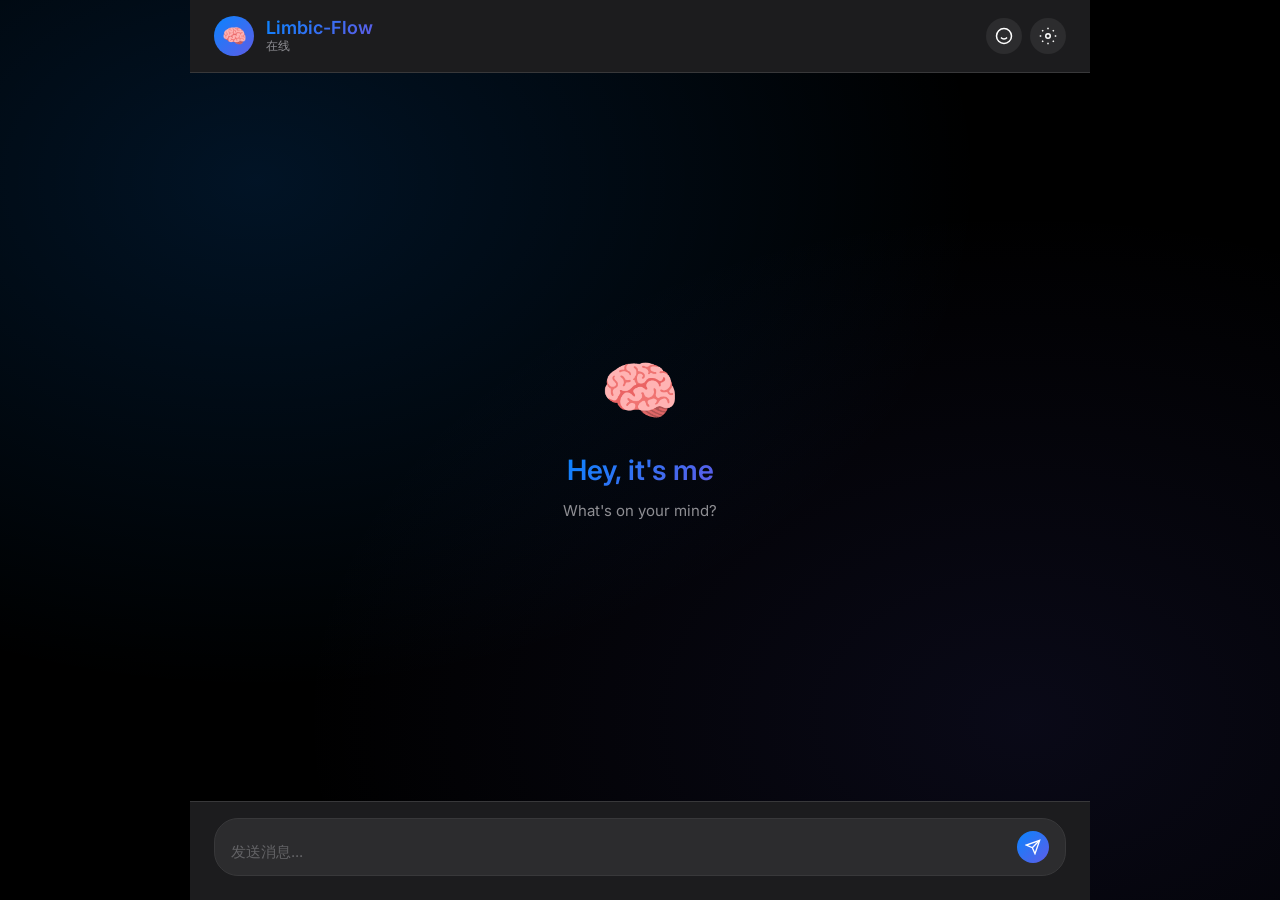
==== web/index.html @ 5052657f "fix: Improve chat response logic to be more conversational" ====
<!DOCTYPE html>
<html lang="zh-CN">
<head>
    <meta charset="UTF-8">
    <meta name="viewport" content="width=device-width, initial-scale=1.0">
    <title>Limbic-Flow</title>
    <link rel="stylesheet" href="styles.css">
    <link rel="preconnect" href="https://fonts.googleapis.com">
    <link rel="preconnect" href="https://fonts.gstatic.com" crossorigin>
    <link href="https://fonts.googleapis.com/css2?family=Inter:wght@400;500;600&family=SF+Pro+Display:wght@400;500;600&display=swap" rel="stylesheet">
    <style>
        * {
            margin: 0;
            padding: 0;
            box-sizing: border-box;
        }

        :root {
            --bg-primary: #000000;
            --bg-secondary: #1c1c1e;
            --bg-tertiary: #2c2c2e;
            --accent: #0a84ff;
            --accent-gradient: linear-gradient(135deg, #0a84ff 0%, #5e5ce6 100%);
            --text-primary: #ffffff;
            --text-secondary: #8e8e93;
            --text-tertiary: #636366;
            --border: #38383a;
            --success: #30d158;
            --bubble-user: #0a84ff;
            --bubble-ai: #2c2c2e;
            --glass: rgba(255, 255, 255, 0.1);
            --glass-border: rgba(255, 255, 255, 0.15);
        }

        body {
            font-family: 'Inter', -apple-system, BlinkMacSystemFont, 'SF Pro Display', sans-serif;
            background: var(--bg-primary);
            color: var(--text-primary);
            height: 100vh;
            overflow: hidden;
        }

        /* 主容器 */
        .app {
            display: flex;
            flex-direction: column;
            height: 100vh;
            max-width: 900px;
            margin: 0 auto;
            position: relative;
        }

        /* 顶部栏 */
        .header {
            display: flex;
            align-items: center;
            justify-content: space-between;
            padding: 16px 24px;
            background: var(--bg-secondary);
            border-bottom: 1px solid var(--border);
            backdrop-filter: blur(20px);
            -webkit-backdrop-filter: blur(20px);
            position: sticky;
            top: 0;
            z-index: 100;
        }

        .header-left {
            display: flex;
            align-items: center;
            gap: 12px;
        }

        .avatar {
            width: 40px;
            height: 40px;
            border-radius: 50%;
            background: var(--accent-gradient);
            display: flex;
            align-items: center;
            justify-content: center;
            font-size: 20px;
            animation: pulse-glow 3s ease-in-out infinite;
        }

        @keyframes pulse-glow {
            0%, 100% { box-shadow: 0 0 20px rgba(10, 132, 255, 0.3); }
            50% { box-shadow: 0 0 30px rgba(10, 132, 255, 0.6); }
        }

        .header-title h1 {
            font-size: 18px;
            font-weight: 600;
            background: var(--accent-gradient);
            -webkit-background-clip: text;
            -webkit-text-fill-color: transparent;
            background-clip: text;
        }

        .header-title p {
            font-size: 12px;
            color: var(--text-secondary);
        }

        .header-actions {
            display: flex;
            gap: 8px;
        }

        .icon-btn {
            width: 36px;
            height: 36px;
            border-radius: 50%;
            border: none;
            background: var(--bg-tertiary);
            color: var(--text-primary);
            cursor: pointer;
            display: flex;
            align-items: center;
            justify-content: center;
            transition: all 0.2s ease;
        }

        .icon-btn:hover {
            background: var(--accent);
            transform: scale(1.05);
        }

        .icon-btn svg {
            width: 18px;
            height: 18px;
        }

        /* 聊天区域 */
        .chat-container {
            flex: 1;
            overflow-y: auto;
            padding: 20px 24px;
            display: flex;
            flex-direction: column;
            gap: 24px;
            scroll-behavior: smooth;
        }

        .chat-container::-webkit-scrollbar {
            width: 6px;
        }

        .chat-container::-webkit-scrollbar-track {
            background: transparent;
        }

        .chat-container::-webkit-scrollbar-thumb {
            background: var(--border);
            border-radius: 3px;
        }

        /* 消息气泡 */
        .message {
            display: flex;
            gap: 12px;
            animation: message-in 0.3s ease-out;
        }

        @keyframes message-in {
            from {
                opacity: 0;
                transform: translateY(10px);
            }
            to {
                opacity: 1;
                transform: translateY(0);
            }
        }

        .message.user {
            flex-direction: row-reverse;
        }

        .message-avatar {
            width: 32px;
            height: 32px;
            border-radius: 50%;
            flex-shrink: 0;
            display: flex;
            align-items: center;
            justify-content: center;
            font-size: 16px;
        }

        .message.ai .message-avatar {
            background: var(--accent-gradient);
        }

        .message.user .message-avatar {
            background: linear-gradient(135deg, #30d158 0%, #34c759 100%);
        }

        .message-content {
            max-width: 70%;
            display: flex;
            flex-direction: column;
            gap: 6px;
        }

        .message.user .message-content {
            align-items: flex-end;
        }

        .message-bubble {
            padding: 14px 18px;
            border-radius: 20px;
            font-size: 15px;
            line-height: 1.5;
            word-wrap: break-word;
            position: relative;
        }

        .message.ai .message-bubble {
            background: var(--bubble-ai);
            border-top-left-radius: 6px;
        }

        .message.user .message-bubble {
            background: var(--bubble-user);
            border-top-right-radius: 6px;
        }

        /* 消息时间 */
        .message-time {
            font-size: 11px;
            color: var(--text-tertiary);
            padding: 0 8px;
        }

        /* 情绪动画 */
        .emotion-indicator {
            display: flex;
            gap: 4px;
            padding: 8px 0;
        }

        .emotion-dot {
            width: 8px;
            height: 8px;
            border-radius: 50%;
            animation: emotion-pulse 1.5s ease-in-out infinite;
        }

        .emotion-dot:nth-child(1) { animation-delay: 0s; }
        .emotion-dot:nth-child(2) { animation-delay: 0.2s; }
        .emotion-dot:nth-child(3) { animation-delay: 0.4s; }

        @keyframes emotion-pulse {
            0%, 100% { transform: scale(1); opacity: 0.7; }
            50% { transform: scale(1.3); opacity: 1; }
        }

        .emotion-dot.joy { background: #ffd60a; }
        .emotion-dot.sadness { background: #64d2ff; }
        .emotion-dot.anger { background: #ff453a; }
        .emotion-dot.fear { background: #bf5af2; }
        .emotion-dot.surprise { background: #ff9f0a; }

        /* 打字动画 */
        .typing-indicator {
            display: flex;
            gap: 4px;
            padding: 16px 20px;
            background: var(--bubble-ai);
            border-radius: 20px;
            border-top-left-radius: 6px;
            width: fit-content;
        }

        .typing-dot {
            width: 8px;
            height: 8px;
            background: var(--text-secondary);
            border-radius: 50%;
            animation: typing-bounce 1.4s ease-in-out infinite;
        }

        .typing-dot:nth-child(1) { animation-delay: 0s; }
        .typing-dot:nth-child(2) { animation-delay: 0.2s; }
        .typing-dot:nth-child(3) { animation-delay: 0.4s; }

        @keyframes typing-bounce {
            0%, 60%, 100% { transform: translateY(0); }
            30% { transform: translateY(-6px); }
        }

        /* 输入区域 */
        .input-container {
            padding: 16px 24px 24px;
            background: var(--bg-secondary);
            border-top: 1px solid var(--border);
        }

        .input-wrapper {
            display: flex;
            align-items: flex-end;
            gap: 12px;
            background: var(--bg-tertiary);
            border-radius: 24px;
            padding: 12px 16px;
            border: 1px solid var(--border);
            transition: all 0.2s ease;
        }

        .input-wrapper:focus-within {
            border-color: var(--accent);
            box-shadow: 0 0 0 3px rgba(10, 132, 255, 0.15);
        }

        #input {
            flex: 1;
            background: transparent;
            border: none;
            color: var(--text-primary);
            font-size: 15px;
            font-family: inherit;
            resize: none;
            max-height: 120px;
            line-height: 1.5;
            outline: none;
        }

        #input::placeholder {
            color: var(--text-tertiary);
        }

        .send-btn {
            width: 32px;
            height: 32px;
            border-radius: 50%;
            border: none;
            background: var(--accent-gradient);
            color: white;
            cursor: pointer;
            display: flex;
            align-items: center;
            justify-content: center;
            transition: all 0.2s ease;
            flex-shrink: 0;
        }

        .send-btn:hover {
            transform: scale(1.1);
            box-shadow: 0 4px 12px rgba(10, 132, 255, 0.4);
        }

        .send-btn:disabled {
            opacity: 0.5;
            cursor: not-allowed;
            transform: none;
        }

        .send-btn svg {
            width: 16px;
            height: 16px;
        }

        /* 侧边栏 */
        .sidebar {
            position: fixed;
            top: 0;
            right: -400px;
            width: 400px;
            height: 100vh;
            background: var(--bg-secondary);
            border-left: 1px solid var(--border);
            padding: 24px;
            transition: right 0.3s ease;
            z-index: 200;
            overflow-y: auto;
        }

        .sidebar.active {
            right: 0;
        }

        .sidebar-header {
            display: flex;
            justify-content: space-between;
            align-items: center;
            margin-bottom: 24px;
        }

        .sidebar-header h2 {
            font-size: 20px;
            font-weight: 600;
        }

        .close-btn {
            width: 32px;
            height: 32px;
            border-radius: 50%;
            border: none;
            background: var(--bg-tertiary);
            color: var(--text-primary);
            cursor: pointer;
            font-size: 20px;
            transition: all 0.2s;
        }

        .close-btn:hover {
            background: var(--accent);
        }

        /* 情绪显示 */
        .emotion-dashboard {
            display: grid;
            grid-template-columns: repeat(2, 1fr);
            gap: 16px;
            margin-bottom: 24px;
        }

        .emotion-card {
            background: var(--bg-tertiary);
            border-radius: 16px;
            padding: 16px;
            text-align: center;
        }

        .emotion-card-icon {
            font-size: 32px;
            margin-bottom: 8px;
            animation: float 3s ease-in-out infinite;
        }

        @keyframes float {
            0%, 100% { transform: translateY(0); }
            50% { transform: translateY(-5px); }
        }

        .emotion-card-value {
            font-size: 24px;
            font-weight: 600;
            color: var(--accent);
        }

        .emotion-card-label {
            font-size: 12px;
            color: var(--text-secondary);
            margin-top: 4px;
        }

        /* 覆盖层 */
        .overlay {
            position: fixed;
            top: 0;
            left: 0;
            width: 100%;
            height: 100%;
            background: rgba(0, 0, 0, 0.5);
            opacity: 0;
            visibility: hidden;
            transition: all 0.3s ease;
            z-index: 150;
        }

        .overlay.active {
            opacity: 1;
            visibility: visible;
        }

        /* 欢迎画面 */
        .welcome-screen {
            display: flex;
            flex-direction: column;
            align-items: center;
            justify-content: center;
            height: 100%;
            text-align: center;
            padding: 40px;
        }

        .welcome-icon {
            font-size: 64px;
            margin-bottom: 24px;
            animation: bounce 2s ease-in-out infinite;
        }

        @keyframes bounce {
            0%, 100% { transform: translateY(0); }
            50% { transform: translateY(-10px); }
        }

        .welcome-title {
            font-size: 28px;
            font-weight: 600;
            margin-bottom: 12px;
            background: var(--accent-gradient);
            -webkit-background-clip: text;
            -webkit-text-fill-color: transparent;
            background-clip: text;
        }

        .welcome-subtitle {
            color: var(--text-secondary);
            font-size: 15px;
            max-width: 300px;
            line-height: 1.6;
        }

        /* 响应式 */
        @media (max-width: 600px) {
            .header {
                padding: 12px 16px;
            }
            
            .chat-container {
                padding: 16px;
            }
            
            .message-content {
                max-width: 85%;
            }
            
            .input-container {
                padding: 12px 16px 16px;
            }
            
            .sidebar {
                width: 100%;
                right: -100%;
            }
        }

        /* GIF 动画效果 */
        .gif-reaction {
            position: absolute;
            top: -20px;
            right: -10px;
            font-size: 24px;
            animation: react-bounce 0.5s ease-out;
        }

        @keyframes react-bounce {
            0% { transform: scale(0) rotate(-20deg); }
            50% { transform: scale(1.2) rotate(10deg); }
            100% { transform: scale(1) rotate(0deg); }
        }

        /* 渐变背景 */
        .gradient-bg {
            position: fixed;
            top: 0;
            left: 0;
            width: 100%;
            height: 100%;
            background: 
                radial-gradient(ellipse at 20% 20%, rgba(10, 132, 255, 0.15) 0%, transparent 50%),
                radial-gradient(ellipse at 80% 80%, rgba(94, 92, 230, 0.1) 0%, transparent 50%),
                var(--bg-primary);
            z-index: -1;
        }
    </style>
</head>
<body>
    <div class="gradient-bg"></div>
    
    <div class="app">
        <!-- 顶部栏 -->
        <header class="header">
            <div class="header-left">
                <div class="avatar" id="avatar">🧠</div>
                <div class="header-title">
                    <h1>Limbic-Flow</h1>
                    <p id="status-text">在线</p>
                </div>
            </div>
            <div class="header-actions">
                <button class="icon-btn" id="btn-emotion" title="情绪状态">
                    <svg width="18" height="18" viewBox="0 0 24 24" fill="none" stroke="currentColor" stroke-width="2">
                        <circle cx="12" cy="12" r="10"></circle>
                        <path d="M8 14s1.5 2 4 2 4-2 4-2"></path>
                    </svg>
                </button>
                <button class="icon-btn" id="btn-settings" title="设置">
                    <svg width="18" height="18" viewBox="0 0 24 24" fill="none" stroke="currentColor" stroke-width="2">
                        <circle cx="12" cy="12" r="3"></circle>
                        <path d="M12 1v2m0 18v2M4.22 4.22l1.42 1.42m12.72 12.72l1.42 1.42M1 12h2m18 0h2M4.22 19.78l1.42-1.42M18.36 5.64l1.42-1.42"></path>
                    </svg>
                </button>
            </div>
        </header>
        
        <!-- 聊天区域 -->
        <main class="chat-container" id="chat">
<!-- Welcome screen -->
            <div class="welcome-screen" id="welcome">
                <div class="welcome-icon">🧠</div>
                <h2 class="welcome-title">Hey, it's me</h2>
                <p class="welcome-subtitle">What's on your mind?</p>
            </div>
        </main>
        
        <!-- 输入区域 -->
        <div class="input-container">
            <div class="input-wrapper">
                <textarea id="input" placeholder="发送消息..." rows="1"></textarea>
                <button class="send-btn" id="btn-send">
                    <svg viewBox="0 0 24 24" fill="none" stroke="currentColor" stroke-width="2">
                        <line x1="22" y1="2" x2="11" y2="13"></line>
                        <polygon points="22 2 15 22 11 13 2 9 22 2"></polygon>
                    </svg>
                </button>
            </div>
        </div>
        
        <!-- 覆盖层 -->
        <div class="overlay" id="overlay"></div>
        
        <!-- 设置侧边栏 -->
        <aside class="sidebar" id="sidebar-settings">
            <div class="sidebar-header">
                <h2>设置</h2>
                <button class="close-btn" id="close-settings">&times;</button>
            </div>
            <div class="sidebar-content">
                <div class="form-group">
                    <label>人格</label>
                    <select id="personality">
                        <option value="default">默认</option>
                        <option value="gentle">温柔</option>
                        <option value="playful">活泼</option>
                        <option value="wise">智慧</option>
                        <option value="energetic">活力</option>
                    </select>
                </div>
                <div class="form-group">
                    <label>情绪模式</label>
                    <select id="pathology">
                        <option value="none">正常</option>
                        <option value="depression">抑郁</option>
                        <option value="alzheimer">阿尔茨海默</option>
                        <option value="ptsd">PTSD</option>
                        <option value="anxiety">焦虑</option>
                        <option value="bipolar">双相</option>
                    </select>
                </div>
                <div class="form-group">
                    <label>AI 模型</label>
                    <select id="llm-provider">
                        <option value="mock">Mock</option>
                        <option value="openai">OpenAI</option>
                        <option value="deepseek">DeepSeek</option>
                    </select>
                </div>
                <div class="form-group">
                    <input type="text" id="llm-model" placeholder="模型名称 (如 gpt-4)" />
                </div>
                <div class="form-group">
                    <input type="password" id="llm-api-key" placeholder="API Key" />
                </div>
                <button class="btn-save" id="save-config">保存配置</button>
            </div>
        </aside>
        
        <!-- 情绪侧边栏 -->
        <aside class="sidebar" id="sidebar-emotion">
            <div class="sidebar-header">
                <h2>情绪状态</h2>
                <button class="close-btn" id="close-emotion">&times;</button>
            </div>
            <div class="emotion-dashboard">
                <div class="emotion-card">
                    <div class="emotion-card-icon" id="emotion-icon">😊</div>
                    <div class="emotion-card-value" id="emotion-main">50</div>
                    <div class="emotion-card-label">情绪值</div>
                </div>
                <div class="emotion-card">
                    <div class="emotion-card-icon">⚡</div>
                    <div class="emotion-card-value" id="emotion-arousal">50</div>
                    <div class="emotion-card-label">唤醒度</div>
                </div>
                <div class="emotion-card">
                    <div class="emotion-card-icon">🎯</div>
                    <div class="emotion-card-value" id="emotion-dominance">50</div>
                    <div class="emotion-card-label">控制感</div>
                </div>
                <div class="emotion-card">
                    <div class="emotion-card-icon">🧪</div>
                    <div class="emotion-card-value" id="emotion-dopamine">50</div>
                    <div class="emotion-card-label">多巴胺</div>
                </div>
            </div>
            <div class="emotion-indicator">
                <div class="emotion-dot joy"></div>
                <div class="emotion-dot sadness"></div>
                <div class="emotion-dot anger"></div>
                <div class="emotion-dot fear"></div>
                <div class="emotion-dot surprise"></div>
            </div>
            <button class="btn-reset" id="reset-emotion">重置情绪</button>
        </aside>
    </div>
    
    <script src="app.js"></script>
</body>
</html>
---- web/styles.css ----
/* 现代聊天界面样式 */
@import url('https://fonts.googleapis.com/css2?family=Inter:wght@400;500;600&display=swap');

/* 基础重置 */
* {
    margin: 0;
    padding: 0;
    box-sizing: border-box;
}

/* CSS 变量 */
:root {
    --bg-primary: #000000;
    --bg-secondary: #1c1c1e;
    --bg-tertiary: #2c2c2e;
    --accent: #0a84ff;
    --accent-gradient: linear-gradient(135deg, #0a84ff 0%, #5e5ce6 100%);
    --text-primary: #ffffff;
    --text-secondary: #8e8e93;
    --text-tertiary: #636366;
    --border: #38383a;
    --bubble-user: #0a84ff;
    --bubble-ai: #2c2c2e;
}

/* 基础样式 */
body {
    font-family: 'Inter', -apple-system, BlinkMacSystemFont, sans-serif;
    background: var(--bg-primary);
    color: var(--text-primary);
    height: 100vh;
    overflow: hidden;
}

/* 主容器 */
.app {
    display: flex;
    flex-direction: column;
    height: 100vh;
    max-width: 900px;
    margin: 0 auto;
}

/* 顶部栏 */
.header {
    display: flex;
    align-items: center;
    justify-content: space-between;
    padding: 16px 24px;
    background: var(--bg-secondary);
    border-bottom: 1px solid var(--border);
}

.header-left {
    display: flex;
    align-items: center;
    gap: 12px;
}

.avatar {
    width: 40px;
    height: 40px;
    border-radius: 50%;
    background: var(--accent-gradient);
    display: flex;
    align-items: center;
    justify-content: center;
    font-size: 20px;
    animation: pulse-glow 3s ease-in-out infinite;
}

@keyframes pulse-glow {
    0%, 100% { box-shadow: 0 0 20px rgba(10, 132, 255, 0.3); }
    50% { box-shadow: 0 0 30px rgba(10, 132, 255, 0.6); }
}

.header-title h1 {
    font-size: 18px;
    font-weight: 600;
    background: var(--accent-gradient);
    -webkit-background-clip: text;
    -webkit-text-fill-color: transparent;
}

.header-title p {
    font-size: 12px;
    color: var(--text-secondary);
}

.header-actions {
    display: flex;
    gap: 8px;
}

.icon-btn {
    width: 36px;
    height: 36px;
    border-radius: 50%;
    border: none;
    background: var(--bg-tertiary);
    color: var(--text-primary);
    cursor: pointer;
    display: flex;
    align-items: center;
    justify-content: center;
    transition: all 0.2s ease;
}

.icon-btn:hover {
    background: var(--accent);
    transform: scale(1.05);
}

/* 聊天区域 */
.chat-container {
    flex: 1;
    overflow-y: auto;
    padding: 20px 24px;
    display: flex;
    flex-direction: column;
    gap: 20px;
}

.chat-container::-webkit-scrollbar {
    width: 6px;
}

.chat-container::-webkit-scrollbar-thumb {
    background: var(--border);
    border-radius: 3px;
}

/* 消息 */
.message {
    display: flex;
    gap: 12px;
    animation: message-in 0.3s ease-out;
}

@keyframes message-in {
    from { opacity: 0; transform: translateY(10px); }
    to { opacity: 1; transform: translateY(0); }
}

.message.user {
    flex-direction: row-reverse;
}

.message-avatar {
    width: 32px;
    height: 32px;
    border-radius: 50%;
    flex-shrink: 0;
    display: flex;
    align-items: center;
    justify-content: center;
    font-size: 16px;
}

.message.ai .message-avatar {
    background: var(--accent-gradient);
}

.message.user .message-avatar {
    background: linear-gradient(135deg, #30d158 0%, #34c759 100%);
}

.message-content {
    max-width: 70%;
    display: flex;
    flex-direction: column;
    gap: 4px;
}

.message.user .message-content {
    align-items: flex-end;
}

.message-bubble {
    padding: 14px 18px;
    border-radius: 20px;
    font-size: 15px;
    line-height: 1.5;
    word-wrap: break-word;
    position: relative;
}

.message.ai .message-bubble {
    background: var(--bubble-ai);
    border-top-left-radius: 6px;
}

.message.user .message-bubble {
    background: var(--bubble-user);
    border-top-right-radius: 6px;
}

.message-time {
    font-size: 11px;
    color: var(--text-tertiary);
    padding: 0 4px;
}

/* 打字动画 */
.typing-indicator {
    display: flex;
    gap: 4px;
    padding: 16px 20px;
    background: var(--bubble-ai);
    border-radius: 20px;
    border-top-left-radius: 6px;
    width: fit-content;
}

.typing-dot {
    width: 8px;
    height: 8px;
    background: var(--text-secondary);
    border-radius: 50%;
    animation: typing-bounce 1.4s ease-in-out infinite;
}

.typing-dot:nth-child(1) { animation-delay: 0s; }
.typing-dot:nth-child(2) { animation-delay: 0.2s; }
.typing-dot:nth-child(3) { animation-delay: 0.4s; }

@keyframes typing-bounce {
    0%, 60%, 100% { transform: translateY(0); }
    30% { transform: translateY(-6px); }
}

/* 输入区域 */
.input-container {
    padding: 16px 24px 24px;
    background: var(--bg-secondary);
    border-top: 1px solid var(--border);
}

.input-wrapper {
    display: flex;
    align-items: flex-end;
    gap: 12px;
    background: var(--bg-tertiary);
    border-radius: 24px;
    padding: 12px 16px;
    border: 1px solid var(--border);
    transition: all 0.2s ease;
}

.input-wrapper:focus-within {
    border-color: var(--accent);
    box-shadow: 0 0 0 3px rgba(10, 132, 255, 0.15);
}

#input {
    flex: 1;
    background: transparent;
    border: none;
    color: var(--text-primary);
    font-size: 15px;
    font-family: inherit;
    resize: none;
    max-height: 120px;
    line-height: 1.5;
    outline: none;
}

#input::placeholder {
    color: var(--text-tertiary);
}

.send-btn {
    width: 32px;
    height: 32px;
    border-radius: 50%;
    border: none;
    background: var(--accent-gradient);
    color: white;
    cursor: pointer;
    display: flex;
    align-items: center;
    justify-content: center;
    transition: all 0.2s ease;
    flex-shrink: 0;
}

.send-btn:hover {
    transform: scale(1.1);
    box-shadow: 0 4px 12px rgba(10, 132, 255, 0.4);
}

.send-btn:disabled {
    opacity: 0.5;
    cursor: not-allowed;
}

/* 侧边栏 */
.sidebar {
    position: fixed;
    top: 0;
    right: -400px;
    width: 400px;
    height: 100vh;
    background: var(--bg-secondary);
    border-left: 1px solid var(--border);
    padding: 24px;
    transition: right 0.3s ease;
    z-index: 200;
    overflow-y: auto;
}

.sidebar.active {
    right: 0;
}

.sidebar-header {
    display: flex;
    justify-content: space-between;
    align-items: center;
    margin-bottom: 24px;
}

.sidebar-header h2 {
    font-size: 20px;
    font-weight: 600;
}

.close-btn {
    width: 32px;
    height: 32px;
    border-radius: 50%;
    border: none;
    background: var(--bg-tertiary);
    color: var(--text-primary);
    cursor: pointer;
    font-size: 20px;
    transition: all 0.2s;
}

.close-btn:hover {
    background: var(--accent);
}

/* 表单 */
.form-group {
    margin-bottom: 20px;
}

.form-group label {
    display: block;
    font-size: 14px;
    color: var(--text-secondary);
    margin-bottom: 8px;
}

.form-group select,
.form-group input {
    width: 100%;
    padding: 12px 16px;
    background: var(--bg-tertiary);
    border: 1px solid var(--border);
    border-radius: 12px;
    color: var(--text-primary);
    font-size: 14px;
    font-family: inherit;
}

.form-group select:focus,
.form-group input:focus {
    outline: none;
    border-color: var(--accent);
}

.btn-save,
.btn-reset {
    width: 100%;
    padding: 14px;
    background: var(--accent-gradient);
    border: none;
    border-radius: 12px;
    color: white;
    font-size: 15px;
    font-weight: 600;
    cursor: pointer;
    transition: all 0.2s;
}

.btn-save:hover,
.btn-reset:hover {
    transform: translateY(-2px);
    box-shadow: 0 4px 12px rgba(10, 132, 255, 0.4);
}

.btn-reset {
    background: var(--bg-tertiary);
    margin-top: 20px;
}

/* 情绪仪表板 */
.emotion-dashboard {
    display: grid;
    grid-template-columns: repeat(2, 1fr);
    gap: 16px;
    margin-bottom: 24px;
}

.emotion-card {
    background: var(--bg-tertiary);
    border-radius: 16px;
    padding: 16px;
    text-align: center;
}

.emotion-card-icon {
    font-size: 32px;
    margin-bottom: 8px;
    animation: float 3s ease-in-out infinite;
}

@keyframes float {
    0%, 100% { transform: translateY(0); }
    50% { transform: translateY(-5px); }
}

.emotion-card-value {
    font-size: 24px;
    font-weight: 600;
    color: var(--accent);
}

.emotion-card-label {
    font-size: 12px;
    color: var(--text-secondary);
    margin-top: 4px;
}

/* 情绪指示器 */
.emotion-indicator {
    display: flex;
    justify-content: center;
    gap: 8px;
    padding: 16px;
}

.emotion-dot {
    width: 10px;
    height: 10px;
    border-radius: 50%;
    animation: emotion-pulse 1.5s ease-in-out infinite;
}

.emotion-dot:nth-child(1) { animation-delay: 0s; }
.emotion-dot:nth-child(2) { animation-delay: 0.2s; }
.emotion-dot:nth-child(3) { animation-delay: 0.4s; }
.emotion-dot:nth-child(4) { animation-delay: 0.6s; }
.emotion-dot:nth-child(5) { animation-delay: 0.8s; }

@keyframes emotion-pulse {
    0%, 100% { transform: scale(1); opacity: 0.7; }
    50% { transform: scale(1.4); opacity: 1; }
}

.emotion-dot.joy { background: #ffd60a; }
.emotion-dot.sadness { background: #64d2ff; }
.emotion-dot.anger { background: #ff453a; }
.emotion-dot.fear { background: #bf5af2; }
.emotion-dot.surprise { background: #ff9f0a; }

/* 覆盖层 */
.overlay {
    position: fixed;
    top: 0;
    left: 0;
    width: 100%;
    height: 100%;
    background: rgba(0, 0, 0, 0.5);
    opacity: 0;
    visibility: hidden;
    transition: all 0.3s ease;
    z-index: 150;
}

.overlay.active {
    opacity: 1;
    visibility: visible;
}

/* 欢迎画面 */
.welcome-screen {
    display: flex;
    flex-direction: column;
    align-items: center;
    justify-content: center;
    height: 100%;
    text-align: center;
    padding: 40px;
}

.welcome-icon {
    font-size: 72px;
    margin-bottom: 24px;
    animation: bounce 2s ease-in-out infinite;
}

@keyframes bounce {
    0%, 100% { transform: translateY(0); }
    50% { transform: translateY(-15px); }
}

.welcome-title {
    font-size: 28px;
    font-weight: 600;
    margin-bottom: 12px;
    background: var(--accent-gradient);
    -webkit-background-clip: text;
    -webkit-text-fill-color: transparent;
}

.welcome-subtitle {
    color: var(--text-secondary);
    font-size: 15px;
    max-width: 320px;
    line-height: 1.6;
}

/* 响应式 */
@media (max-width: 600px) {
    .header { padding: 12px 16px; }
    .chat-container { padding: 16px; }
    .message-content { max-width: 85%; }
    .input-container { padding: 12px 16px 16px; }
    .sidebar { width: 100%; right: -100%; }
}

/* GIF 动画反应 */
.gif-reaction {
    position: absolute;
    top: -25px;
    right: -5px;
    font-size: 28px;
    animation: react-bounce 0.6s ease-out;
}

@keyframes react-bounce {
    0% { transform: scale(0) rotate(-30deg); }
    50% { transform: scale(1.3) rotate(15deg); }
    100% { transform: scale(1) rotate(0deg); }
}

/* 渐变背景 */
.gradient-bg {
    position: fixed;
    top: 0;
    left: 0;
    width: 100%;
    height: 100%;
    background: 
        radial-gradient(ellipse at 20% 20%, rgba(10, 132, 255, 0.12) 0%, transparent 50%),
        radial-gradient(ellipse at 80% 80%, rgba(94, 92, 230, 0.08) 0%, transparent 50%),
        var(--bg-primary);
    z-index: -1;
}

/* 消息过渡动画 */
.message-enter {
    animation: slideIn 0.3s ease-out;
}

@keyframes slideIn {
    from {
        opacity: 0;
        transform: translateY(20px) scale(0.95);
    }
    to {
        opacity: 1;
        transform: translateY(0) scale(1);
    }
}

/* 脉冲动画 */
.pulse {
    animation: pulse 2s ease-in-out infinite;
}

@keyframes pulse {
    0%, 100% { opacity: 1; }
    50% { opacity: 0.5; }
}

/* 闪烁效果 */
.blink {
    animation: blink 1s ease-in-out infinite;
}

@keyframes blink {
    0%, 100% { opacity: 1; }
    50% { opacity: 0; }
}
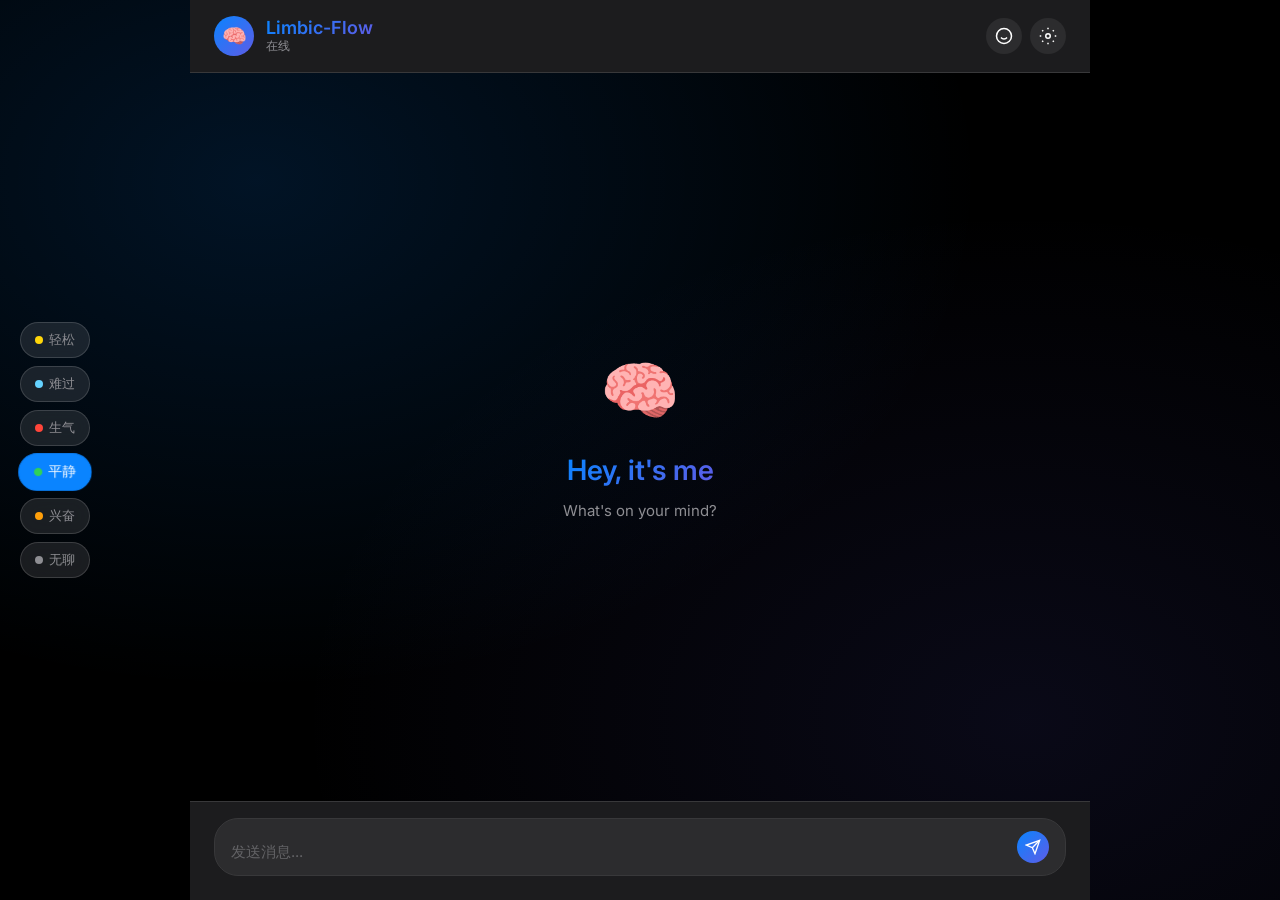
==== commit 95f67f12: "feat: Add dynamic mood tag on left side that changes with conversation" ====
--- a/web/index.html
+++ b/web/index.html
@@ -49,6 +49,54 @@
             margin: 0 auto;
             position: relative;
         }
+
+        /* 左侧情感标签 */
+        .mood-tag {
+            position: fixed;
+            left: 20px;
+            top: 50%;
+            transform: translateY(-50%);
+            display: flex;
+            flex-direction: column;
+            gap: 8px;
+            z-index: 50;
+        }
+
+        .mood-tag-item {
+            padding: 8px 14px;
+            background: var(--glass);
+            border: 1px solid var(--glass-border);
+            border-radius: 20px;
+            font-size: 13px;
+            color: var(--text-secondary);
+            backdrop-filter: blur(10px);
+            -webkit-backdrop-filter: blur(10px);
+            transition: all 0.3s ease;
+            cursor: default;
+        }
+
+        .mood-tag-item.active {
+            background: var(--accent);
+            color: white;
+            border-color: var(--accent);
+            transform: scale(1.05);
+        }
+
+        .mood-tag-item::before {
+            content: '';
+            width: 8px;
+            height: 8px;
+            border-radius: 50%;
+            display: inline-block;
+            margin-right: 6px;
+        }
+
+        .mood-tag-item.joy::before { background: #ffd60a; }
+        .mood-tag-item.sad::before { background: #64d2ff; }
+        .mood-tag-item.angry::before { background: #ff453a; }
+        .mood-tag-item.calm::before { background: #30d158; }
+        .mood-tag-item.excited::before { background: #ff9f0a; }
+        .mood-tag-item.bored::before { background: #8e8e93; }
 
         /* 顶部栏 */
         .header {
@@ -561,6 +609,16 @@
 <body>
     <div class="gradient-bg"></div>
     
+    <!-- 左侧情感标签 -->
+    <div class="mood-tag" id="moodTag">
+        <div class="mood-tag-item joy active" data-mood="joy">轻松</div>
+        <div class="mood-tag-item sad" data-mood="sad">难过</div>
+        <div class="mood-tag-item angry" data-mood="angry">生气</div>
+        <div class="mood-tag-item calm" data-mood="calm">平静</div>
+        <div class="mood-tag-item excited" data-mood="excited">兴奋</div>
+        <div class="mood-tag-item bored" data-mood="bored">无聊</div>
+    </div>
+    
     <div class="app">
         <!-- 顶部栏 -->
         <header class="header">
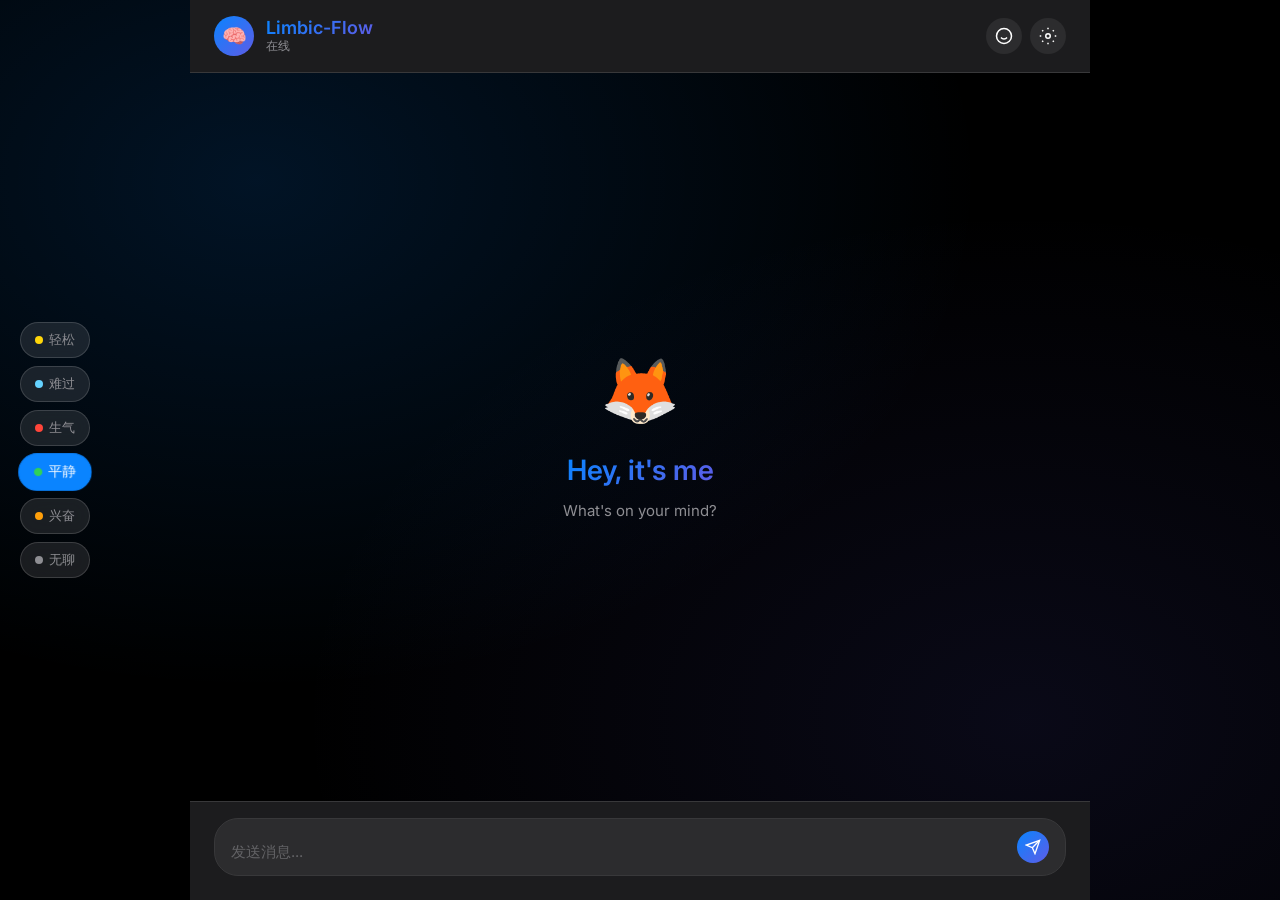
==== commit e6bcfcb2: "fix: Change avatar from brain to fox" ====
--- a/web/index.html
+++ b/web/index.html
@@ -237,7 +237,7 @@
         }
 
         .message.ai .message-avatar {
-            background: var(--accent-gradient);
+            background: linear-gradient(135deg, #ff9500 0%, #ff6b00 100%);
         }
 
         .message.user .message-avatar {
@@ -623,7 +623,7 @@
         <!-- 顶部栏 -->
         <header class="header">
             <div class="header-left">
-                <div class="avatar" id="avatar">🧠</div>
+                <div class="avatar" id="avatar">🦊</div>
                 <div class="header-title">
                     <h1>Limbic-Flow</h1>
                     <p id="status-text">在线</p>
@@ -649,7 +649,7 @@
         <main class="chat-container" id="chat">
 <!-- Welcome screen -->
             <div class="welcome-screen" id="welcome">
-                <div class="welcome-icon">🧠</div>
+                <div class="welcome-icon">🦊</div>
                 <h2 class="welcome-title">Hey, it's me</h2>
                 <p class="welcome-subtitle">What's on your mind?</p>
             </div>
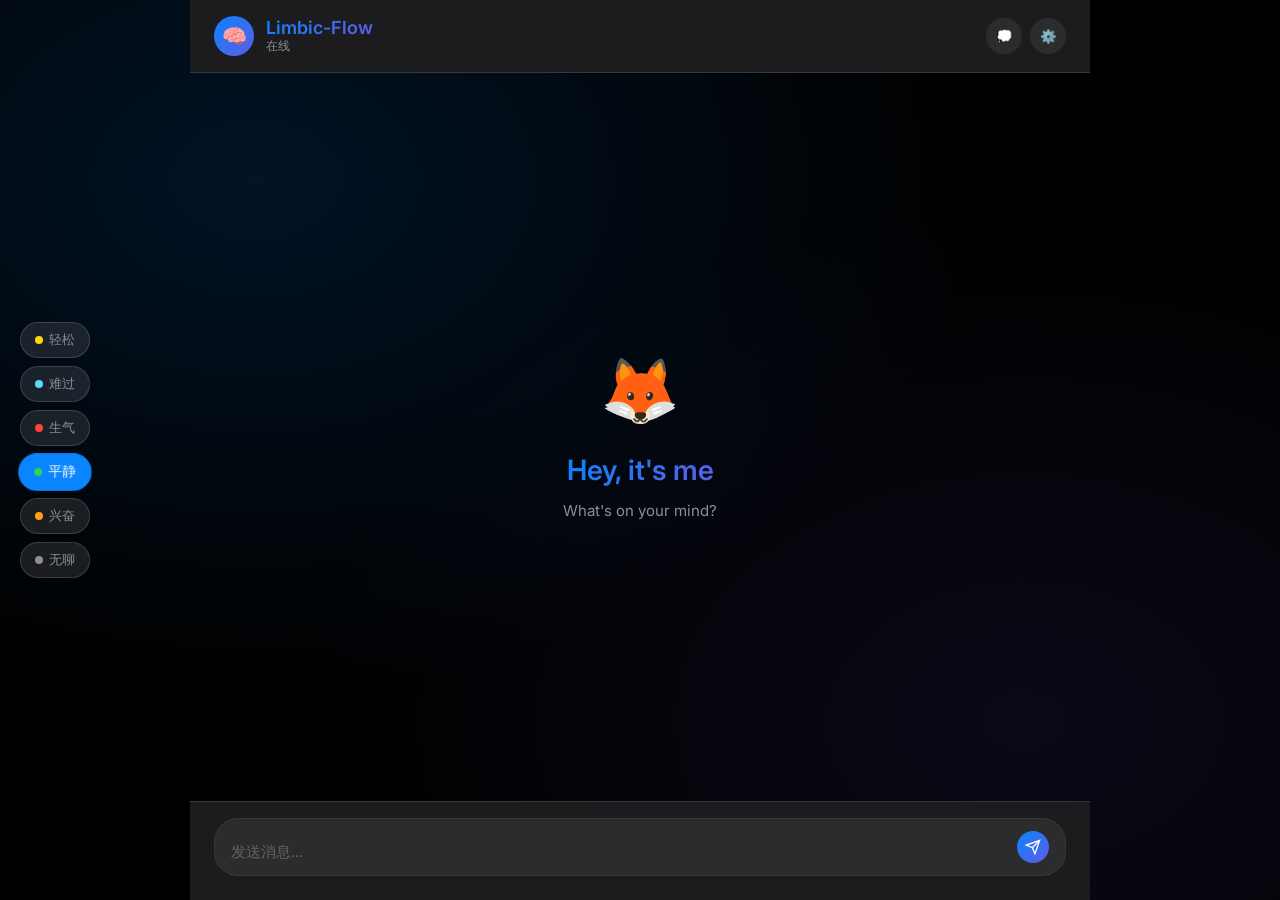
==== commit 1068d73e: "fix: Use emoji icons for settings and emotion buttons" ====
--- a/web/index.html
+++ b/web/index.html
@@ -631,16 +631,10 @@
             </div>
             <div class="header-actions">
                 <button class="icon-btn" id="btn-emotion" title="情绪状态">
-                    <svg width="18" height="18" viewBox="0 0 24 24" fill="none" stroke="currentColor" stroke-width="2">
-                        <circle cx="12" cy="12" r="10"></circle>
-                        <path d="M8 14s1.5 2 4 2 4-2 4-2"></path>
-                    </svg>
+                    💭
                 </button>
                 <button class="icon-btn" id="btn-settings" title="设置">
-                    <svg width="18" height="18" viewBox="0 0 24 24" fill="none" stroke="currentColor" stroke-width="2">
-                        <circle cx="12" cy="12" r="3"></circle>
-                        <path d="M12 1v2m0 18v2M4.22 4.22l1.42 1.42m12.72 12.72l1.42 1.42M1 12h2m18 0h2M4.22 19.78l1.42-1.42M18.36 5.64l1.42-1.42"></path>
-                    </svg>
+                    ⚙️
                 </button>
             </div>
         </header>
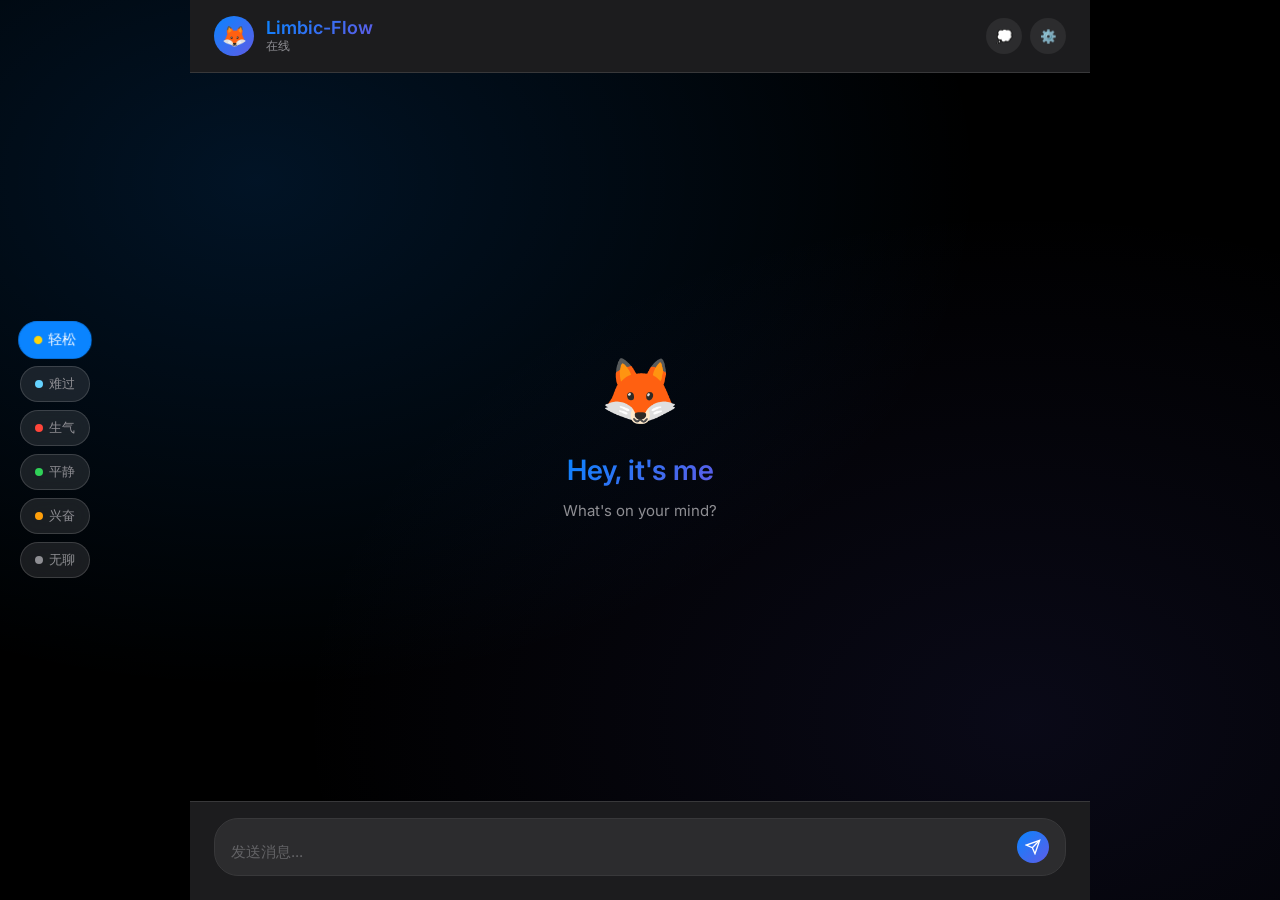
==== commit 086b9541: "fix: Remove numerical emotion values, show only emoji expressions" ====
--- a/web/index.html
+++ b/web/index.html
@@ -714,29 +714,12 @@
         <!-- 情绪侧边栏 -->
         <aside class="sidebar" id="sidebar-emotion">
             <div class="sidebar-header">
-                <h2>情绪状态</h2>
+                <h2>我现在的状态</h2>
                 <button class="close-btn" id="close-emotion">&times;</button>
             </div>
             <div class="emotion-dashboard">
                 <div class="emotion-card">
-                    <div class="emotion-card-icon" id="emotion-icon">😊</div>
-                    <div class="emotion-card-value" id="emotion-main">50</div>
-                    <div class="emotion-card-label">情绪值</div>
-                </div>
-                <div class="emotion-card">
-                    <div class="emotion-card-icon">⚡</div>
-                    <div class="emotion-card-value" id="emotion-arousal">50</div>
-                    <div class="emotion-card-label">唤醒度</div>
-                </div>
-                <div class="emotion-card">
-                    <div class="emotion-card-icon">🎯</div>
-                    <div class="emotion-card-value" id="emotion-dominance">50</div>
-                    <div class="emotion-card-label">控制感</div>
-                </div>
-                <div class="emotion-card">
-                    <div class="emotion-card-icon">🧪</div>
-                    <div class="emotion-card-value" id="emotion-dopamine">50</div>
-                    <div class="emotion-card-label">多巴胺</div>
+                    <div class="emotion-card-icon" id="emotion-icon" style="font-size: 48px;">😊</div>
                 </div>
             </div>
             <div class="emotion-indicator">
@@ -746,7 +729,7 @@
                 <div class="emotion-dot fear"></div>
                 <div class="emotion-dot surprise"></div>
             </div>
-            <button class="btn-reset" id="reset-emotion">重置情绪</button>
+            <button class="btn-reset" id="reset-emotion">重置</button>
         </aside>
     </div>
     
--- a/web/styles.css
+++ b/web/styles.css
@@ -436,10 +436,11 @@
 
 /* 情绪指示器 */
 .emotion-indicator {
-    display: flex;
-    justify-content: center;
-    gap: 8px;
-    padding: 16px;
+    display: none;
+}
+
+.btn-reset {
+    display: none;
 }
 
 .emotion-dot {
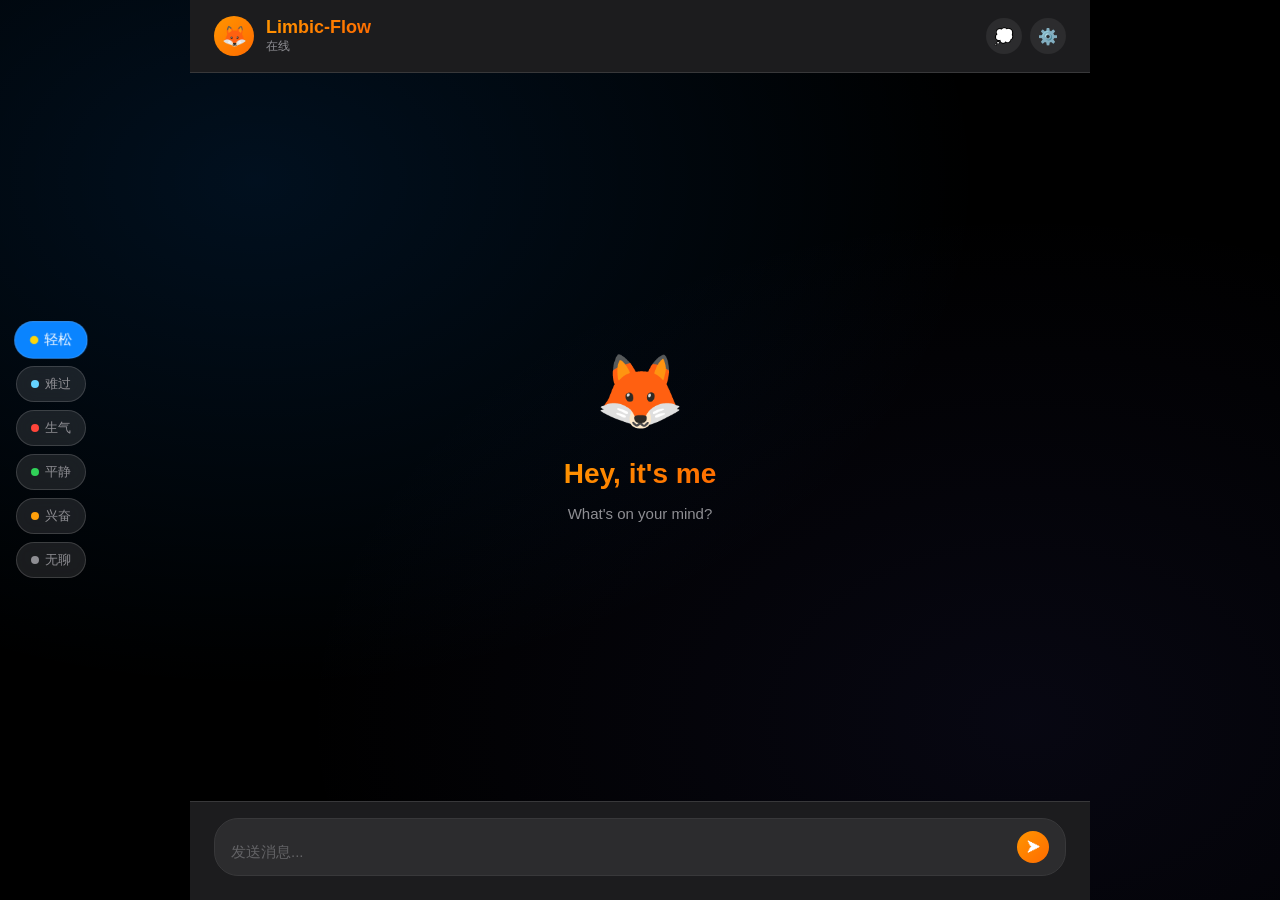
==== commit e6c938c7: "fix: Rewrite HTML to fix settings and emotion sidebars" ====
--- a/web/index.html
+++ b/web/index.html
@@ -5,611 +5,108 @@
     <meta name="viewport" content="width=device-width, initial-scale=1.0">
     <title>Limbic-Flow</title>
     <link rel="stylesheet" href="styles.css">
-    <link rel="preconnect" href="https://fonts.googleapis.com">
-    <link rel="preconnect" href="https://fonts.gstatic.com" crossorigin>
-    <link href="https://fonts.googleapis.com/css2?family=Inter:wght@400;500;600&family=SF+Pro+Display:wght@400;500;600&display=swap" rel="stylesheet">
     <style>
-        * {
-            margin: 0;
-            padding: 0;
-            box-sizing: border-box;
-        }
-
+        * { margin: 0; padding: 0; box-sizing: border-box; }
         :root {
-            --bg-primary: #000000;
+            --bg-primary: #000;
             --bg-secondary: #1c1c1e;
             --bg-tertiary: #2c2c2e;
             --accent: #0a84ff;
-            --accent-gradient: linear-gradient(135deg, #0a84ff 0%, #5e5ce6 100%);
-            --text-primary: #ffffff;
+            --text-primary: #fff;
             --text-secondary: #8e8e93;
             --text-tertiary: #636366;
             --border: #38383a;
-            --success: #30d158;
             --bubble-user: #0a84ff;
             --bubble-ai: #2c2c2e;
-            --glass: rgba(255, 255, 255, 0.1);
-            --glass-border: rgba(255, 255, 255, 0.15);
+            --glass: rgba(255,255,255,0.1);
         }
-
-        body {
-            font-family: 'Inter', -apple-system, BlinkMacSystemFont, 'SF Pro Display', sans-serif;
-            background: var(--bg-primary);
-            color: var(--text-primary);
-            height: 100vh;
-            overflow: hidden;
-        }
-
-        /* 主容器 */
-        .app {
-            display: flex;
-            flex-direction: column;
-            height: 100vh;
-            max-width: 900px;
-            margin: 0 auto;
-            position: relative;
-        }
-
-        /* 左侧情感标签 */
-        .mood-tag {
-            position: fixed;
-            left: 20px;
-            top: 50%;
-            transform: translateY(-50%);
-            display: flex;
-            flex-direction: column;
-            gap: 8px;
-            z-index: 50;
-        }
-
-        .mood-tag-item {
-            padding: 8px 14px;
-            background: var(--glass);
-            border: 1px solid var(--glass-border);
-            border-radius: 20px;
-            font-size: 13px;
-            color: var(--text-secondary);
-            backdrop-filter: blur(10px);
-            -webkit-backdrop-filter: blur(10px);
-            transition: all 0.3s ease;
-            cursor: default;
-        }
-
-        .mood-tag-item.active {
-            background: var(--accent);
-            color: white;
-            border-color: var(--accent);
-            transform: scale(1.05);
-        }
-
-        .mood-tag-item::before {
-            content: '';
-            width: 8px;
-            height: 8px;
-            border-radius: 50%;
-            display: inline-block;
-            margin-right: 6px;
-        }
-
-        .mood-tag-item.joy::before { background: #ffd60a; }
-        .mood-tag-item.sad::before { background: #64d2ff; }
-        .mood-tag-item.angry::before { background: #ff453a; }
-        .mood-tag-item.calm::before { background: #30d158; }
-        .mood-tag-item.excited::before { background: #ff9f0a; }
-        .mood-tag-item.bored::before { background: #8e8e93; }
-
-        /* 顶部栏 */
-        .header {
-            display: flex;
-            align-items: center;
-            justify-content: space-between;
-            padding: 16px 24px;
-            background: var(--bg-secondary);
-            border-bottom: 1px solid var(--border);
-            backdrop-filter: blur(20px);
-            -webkit-backdrop-filter: blur(20px);
-            position: sticky;
-            top: 0;
-            z-index: 100;
-        }
-
-        .header-left {
-            display: flex;
-            align-items: center;
-            gap: 12px;
-        }
-
-        .avatar {
-            width: 40px;
-            height: 40px;
-            border-radius: 50%;
-            background: var(--accent-gradient);
-            display: flex;
-            align-items: center;
-            justify-content: center;
-            font-size: 20px;
-            animation: pulse-glow 3s ease-in-out infinite;
-        }
-
-        @keyframes pulse-glow {
-            0%, 100% { box-shadow: 0 0 20px rgba(10, 132, 255, 0.3); }
-            50% { box-shadow: 0 0 30px rgba(10, 132, 255, 0.6); }
-        }
-
-        .header-title h1 {
-            font-size: 18px;
-            font-weight: 600;
-            background: var(--accent-gradient);
-            -webkit-background-clip: text;
-            -webkit-text-fill-color: transparent;
-            background-clip: text;
-        }
-
-        .header-title p {
-            font-size: 12px;
-            color: var(--text-secondary);
-        }
-
-        .header-actions {
-            display: flex;
-            gap: 8px;
-        }
-
-        .icon-btn {
-            width: 36px;
-            height: 36px;
-            border-radius: 50%;
-            border: none;
-            background: var(--bg-tertiary);
-            color: var(--text-primary);
-            cursor: pointer;
-            display: flex;
-            align-items: center;
-            justify-content: center;
-            transition: all 0.2s ease;
-        }
-
-        .icon-btn:hover {
-            background: var(--accent);
-            transform: scale(1.05);
-        }
-
-        .icon-btn svg {
-            width: 18px;
-            height: 18px;
-        }
-
-        /* 聊天区域 */
-        .chat-container {
-            flex: 1;
-            overflow-y: auto;
-            padding: 20px 24px;
-            display: flex;
-            flex-direction: column;
-            gap: 24px;
-            scroll-behavior: smooth;
-        }
-
-        .chat-container::-webkit-scrollbar {
-            width: 6px;
-        }
-
-        .chat-container::-webkit-scrollbar-track {
-            background: transparent;
-        }
-
-        .chat-container::-webkit-scrollbar-thumb {
-            background: var(--border);
-            border-radius: 3px;
-        }
-
-        /* 消息气泡 */
-        .message {
-            display: flex;
-            gap: 12px;
-            animation: message-in 0.3s ease-out;
-        }
-
-        @keyframes message-in {
-            from {
-                opacity: 0;
-                transform: translateY(10px);
-            }
-            to {
-                opacity: 1;
-                transform: translateY(0);
-            }
-        }
-
-        .message.user {
-            flex-direction: row-reverse;
-        }
-
-        .message-avatar {
-            width: 32px;
-            height: 32px;
-            border-radius: 50%;
-            flex-shrink: 0;
-            display: flex;
-            align-items: center;
-            justify-content: center;
-            font-size: 16px;
-        }
-
-        .message.ai .message-avatar {
-            background: linear-gradient(135deg, #ff9500 0%, #ff6b00 100%);
-        }
-
-        .message.user .message-avatar {
-            background: linear-gradient(135deg, #30d158 0%, #34c759 100%);
-        }
-
-        .message-content {
-            max-width: 70%;
-            display: flex;
-            flex-direction: column;
-            gap: 6px;
-        }
-
-        .message.user .message-content {
-            align-items: flex-end;
-        }
-
-        .message-bubble {
-            padding: 14px 18px;
-            border-radius: 20px;
-            font-size: 15px;
-            line-height: 1.5;
-            word-wrap: break-word;
-            position: relative;
-        }
-
-        .message.ai .message-bubble {
-            background: var(--bubble-ai);
-            border-top-left-radius: 6px;
-        }
-
-        .message.user .message-bubble {
-            background: var(--bubble-user);
-            border-top-right-radius: 6px;
-        }
-
-        /* 消息时间 */
-        .message-time {
-            font-size: 11px;
-            color: var(--text-tertiary);
-            padding: 0 8px;
-        }
-
-        /* 情绪动画 */
-        .emotion-indicator {
-            display: flex;
-            gap: 4px;
-            padding: 8px 0;
-        }
-
-        .emotion-dot {
-            width: 8px;
-            height: 8px;
-            border-radius: 50%;
-            animation: emotion-pulse 1.5s ease-in-out infinite;
-        }
-
-        .emotion-dot:nth-child(1) { animation-delay: 0s; }
-        .emotion-dot:nth-child(2) { animation-delay: 0.2s; }
-        .emotion-dot:nth-child(3) { animation-delay: 0.4s; }
-
-        @keyframes emotion-pulse {
-            0%, 100% { transform: scale(1); opacity: 0.7; }
-            50% { transform: scale(1.3); opacity: 1; }
-        }
-
-        .emotion-dot.joy { background: #ffd60a; }
-        .emotion-dot.sadness { background: #64d2ff; }
-        .emotion-dot.anger { background: #ff453a; }
-        .emotion-dot.fear { background: #bf5af2; }
-        .emotion-dot.surprise { background: #ff9f0a; }
-
-        /* 打字动画 */
-        .typing-indicator {
-            display: flex;
-            gap: 4px;
-            padding: 16px 20px;
-            background: var(--bubble-ai);
-            border-radius: 20px;
-            border-top-left-radius: 6px;
-            width: fit-content;
-        }
-
-        .typing-dot {
-            width: 8px;
-            height: 8px;
-            background: var(--text-secondary);
-            border-radius: 50%;
-            animation: typing-bounce 1.4s ease-in-out infinite;
-        }
-
-        .typing-dot:nth-child(1) { animation-delay: 0s; }
-        .typing-dot:nth-child(2) { animation-delay: 0.2s; }
-        .typing-dot:nth-child(3) { animation-delay: 0.4s; }
-
-        @keyframes typing-bounce {
-            0%, 60%, 100% { transform: translateY(0); }
-            30% { transform: translateY(-6px); }
-        }
-
-        /* 输入区域 */
-        .input-container {
-            padding: 16px 24px 24px;
-            background: var(--bg-secondary);
-            border-top: 1px solid var(--border);
-        }
-
-        .input-wrapper {
-            display: flex;
-            align-items: flex-end;
-            gap: 12px;
-            background: var(--bg-tertiary);
-            border-radius: 24px;
-            padding: 12px 16px;
-            border: 1px solid var(--border);
-            transition: all 0.2s ease;
-        }
-
-        .input-wrapper:focus-within {
-            border-color: var(--accent);
-            box-shadow: 0 0 0 3px rgba(10, 132, 255, 0.15);
-        }
-
-        #input {
-            flex: 1;
-            background: transparent;
-            border: none;
-            color: var(--text-primary);
-            font-size: 15px;
-            font-family: inherit;
-            resize: none;
-            max-height: 120px;
-            line-height: 1.5;
-            outline: none;
-        }
-
-        #input::placeholder {
-            color: var(--text-tertiary);
-        }
-
-        .send-btn {
-            width: 32px;
-            height: 32px;
-            border-radius: 50%;
-            border: none;
-            background: var(--accent-gradient);
-            color: white;
-            cursor: pointer;
-            display: flex;
-            align-items: center;
-            justify-content: center;
-            transition: all 0.2s ease;
-            flex-shrink: 0;
-        }
-
-        .send-btn:hover {
-            transform: scale(1.1);
-            box-shadow: 0 4px 12px rgba(10, 132, 255, 0.4);
-        }
-
-        .send-btn:disabled {
-            opacity: 0.5;
-            cursor: not-allowed;
-            transform: none;
-        }
-
-        .send-btn svg {
-            width: 16px;
-            height: 16px;
-        }
-
-        /* 侧边栏 */
-        .sidebar {
-            position: fixed;
-            top: 0;
-            right: -400px;
-            width: 400px;
-            height: 100vh;
-            background: var(--bg-secondary);
-            border-left: 1px solid var(--border);
-            padding: 24px;
-            transition: right 0.3s ease;
-            z-index: 200;
-            overflow-y: auto;
-        }
-
-        .sidebar.active {
-            right: 0;
-        }
-
-        .sidebar-header {
-            display: flex;
-            justify-content: space-between;
-            align-items: center;
-            margin-bottom: 24px;
-        }
-
-        .sidebar-header h2 {
-            font-size: 20px;
-            font-weight: 600;
-        }
-
-        .close-btn {
-            width: 32px;
-            height: 32px;
-            border-radius: 50%;
-            border: none;
-            background: var(--bg-tertiary);
-            color: var(--text-primary);
-            cursor: pointer;
-            font-size: 20px;
-            transition: all 0.2s;
-        }
-
-        .close-btn:hover {
-            background: var(--accent);
-        }
-
-        /* 情绪显示 */
-        .emotion-dashboard {
-            display: grid;
-            grid-template-columns: repeat(2, 1fr);
-            gap: 16px;
-            margin-bottom: 24px;
-        }
-
-        .emotion-card {
-            background: var(--bg-tertiary);
-            border-radius: 16px;
-            padding: 16px;
-            text-align: center;
-        }
-
-        .emotion-card-icon {
-            font-size: 32px;
-            margin-bottom: 8px;
-            animation: float 3s ease-in-out infinite;
-        }
-
-        @keyframes float {
-            0%, 100% { transform: translateY(0); }
-            50% { transform: translateY(-5px); }
-        }
-
-        .emotion-card-value {
-            font-size: 24px;
-            font-weight: 600;
-            color: var(--accent);
-        }
-
-        .emotion-card-label {
-            font-size: 12px;
-            color: var(--text-secondary);
-            margin-top: 4px;
-        }
-
-        /* 覆盖层 */
-        .overlay {
-            position: fixed;
-            top: 0;
-            left: 0;
-            width: 100%;
-            height: 100%;
-            background: rgba(0, 0, 0, 0.5);
-            opacity: 0;
-            visibility: hidden;
-            transition: all 0.3s ease;
-            z-index: 150;
-        }
-
-        .overlay.active {
-            opacity: 1;
-            visibility: visible;
-        }
-
-        /* 欢迎画面 */
-        .welcome-screen {
-            display: flex;
-            flex-direction: column;
-            align-items: center;
-            justify-content: center;
-            height: 100%;
-            text-align: center;
-            padding: 40px;
-        }
-
-        .welcome-icon {
-            font-size: 64px;
-            margin-bottom: 24px;
-            animation: bounce 2s ease-in-out infinite;
-        }
-
-        @keyframes bounce {
-            0%, 100% { transform: translateY(0); }
-            50% { transform: translateY(-10px); }
-        }
-
-        .welcome-title {
-            font-size: 28px;
-            font-weight: 600;
-            margin-bottom: 12px;
-            background: var(--accent-gradient);
-            -webkit-background-clip: text;
-            -webkit-text-fill-color: transparent;
-            background-clip: text;
-        }
-
-        .welcome-subtitle {
-            color: var(--text-secondary);
-            font-size: 15px;
-            max-width: 300px;
-            line-height: 1.6;
-        }
-
-        /* 响应式 */
-        @media (max-width: 600px) {
-            .header {
-                padding: 12px 16px;
-            }
-            
-            .chat-container {
-                padding: 16px;
-            }
-            
-            .message-content {
-                max-width: 85%;
-            }
-            
-            .input-container {
-                padding: 12px 16px 16px;
-            }
-            
-            .sidebar {
-                width: 100%;
-                right: -100%;
-            }
-        }
-
-        /* GIF 动画效果 */
-        .gif-reaction {
-            position: absolute;
-            top: -20px;
-            right: -10px;
-            font-size: 24px;
-            animation: react-bounce 0.5s ease-out;
-        }
-
-        @keyframes react-bounce {
-            0% { transform: scale(0) rotate(-20deg); }
-            50% { transform: scale(1.2) rotate(10deg); }
-            100% { transform: scale(1) rotate(0deg); }
-        }
-
-        /* 渐变背景 */
-        .gradient-bg {
-            position: fixed;
-            top: 0;
-            left: 0;
-            width: 100%;
-            height: 100%;
-            background: 
-                radial-gradient(ellipse at 20% 20%, rgba(10, 132, 255, 0.15) 0%, transparent 50%),
-                radial-gradient(ellipse at 80% 80%, rgba(94, 92, 230, 0.1) 0%, transparent 50%),
-                var(--bg-primary);
-            z-index: -1;
-        }
+        body { font-family: -apple-system, BlinkMacSystemFont, sans-serif; background: var(--bg-primary); color: var(--text-primary); height: 100vh; overflow: hidden; }
+        .gradient-bg { position: fixed; inset: 0; background: radial-gradient(ellipse at 20% 20%, rgba(10,132,255,0.12) 0%, transparent 50%), radial-gradient(ellipse at 80% 80%, rgba(94,92,230,0.08) 0%, transparent 50%), var(--bg-primary); z-index: -1; }
+        .app { display: flex; flex-direction: column; height: 100vh; max-width: 900px; margin: 0 auto; }
+        
+        /* Header */
+        .header { display: flex; align-items: center; justify-content: space-between; padding: 16px 24px; background: var(--bg-secondary); border-bottom: 1px solid var(--border); }
+        .header-left { display: flex; align-items: center; gap: 12px; }
+        .avatar { width: 40px; height: 40px; border-radius: 50%; background: linear-gradient(135deg,#ff9500,#ff6b00); display: flex; align-items: center; justify-content: center; font-size: 20px; animation: pulse-glow 3s ease-in-out infinite; }
+        @keyframes pulse-glow { 0%,100%{box-shadow:0 0 20px rgba(255,149,0,0.3)} 50%{box-shadow:0 0 30px rgba(255,149,0,0.6)} }
+        .header-title h1 { font-size: 18px; font-weight: 600; background: linear-gradient(135deg,#ff9500,#ff6b00); -webkit-background-clip: text; -webkit-text-fill-color: transparent; }
+        .header-title p { font-size: 12px; color: var(--text-secondary); }
+        .header-actions { display: flex; gap: 8px; }
+        .icon-btn { width: 36px; height: 36px; border-radius: 50%; border: none; background: var(--bg-tertiary); color: var(--text-primary); cursor: pointer; display: flex; align-items: center; justify-content: center; font-size: 16px; transition: 0.2s; }
+        .icon-btn:hover { background: var(--accent); }
+        
+        /* Chat */
+        .chat-container { flex: 1; overflow-y: auto; padding: 20px 24px; display: flex; flex-direction: column; gap: 12px; }
+        .message { display: flex; gap: 10px; animation: message-in 0.3s ease-out; max-width: 85%; }
+        .message.user { flex-direction: row-reverse; margin-left: auto; }
+        .message.ai { margin-right: auto; }
+        @keyframes message-in { from{opacity:0;transform:translateY(10px)} to{opacity:1;transform:translateY(0)} }
+        .message-avatar { width: 28px; height: 28px; border-radius: 50%; display: flex; align-items: center; justify-content: center; font-size: 14px; flex-shrink: 0; }
+        .message.ai .message-avatar { background: linear-gradient(135deg,#ff9500,#ff6b00); }
+        .message.user .message-avatar { background: linear-gradient(135deg,#30d158,#34c759); }
+        .message-content { display: flex; flex-direction: column; gap: 4px; }
+        .message.user .message-content { align-items: flex-end; }
+        .message-bubble { padding: 12px 16px; border-radius: 18px; font-size: 15px; line-height: 1.5; }
+        .message.ai .message-bubble { background: var(--bubble-ai); border-top-left-radius: 6px; }
+        .message.user .message-bubble { background: var(--bubble-user); border-top-right-radius: 6px; }
+        .message-time { font-size: 10px; color: var(--text-tertiary); }
+        
+        /* Typing */
+        .typing-indicator { display: flex; gap: 4px; padding: 16px 20px; background: var(--bubble-ai); border-radius: 20px; border-top-left-radius: 6px; }
+        .typing-dot { width: 8px; height: 8px; background: var(--text-secondary); border-radius: 50%; animation: typing-bounce 1.4s ease-in-out infinite; }
+        .typing-dot:nth-child(1){animation-delay:0s} .typing-dot:nth-child(2){animation-delay:0.2s} .typing-dot:nth-child(3){animation-delay:0.4s}
+        @keyframes typing-bounce { 0%,60%,100%{transform:translateY(0)} 30%{transform:translateY(-6px)} }
+        
+        /* Input */
+        .input-container { padding: 16px 24px 24px; background: var(--bg-secondary); border-top: 1px solid var(--border); }
+        .input-wrapper { display: flex; align-items: flex-end; gap: 12px; background: var(--bg-tertiary); border-radius: 24px; padding: 12px 16px; border: 1px solid var(--border); transition: 0.2s; }
+        .input-wrapper:focus-within { border-color: var(--accent); box-shadow: 0 0 0 3px rgba(10,132,255,0.15); }
+        #input { flex: 1; background: 0; border: 0; color: var(--text-primary); font-size: 15px; resize: none; max-height: 120px; line-height: 1.5; outline: 0; }
+        #input::placeholder { color: var(--text-tertiary); }
+        .send-btn { width: 32px; height: 32px; border-radius: 50%; border: 0; background: linear-gradient(135deg,#ff9500,#ff6b00); color: #fff; cursor: pointer; display: flex; align-items: center; justify-content: center; transition: 0.2s; }
+        .send-btn:hover { transform: scale(1.1); }
+        
+        /* Sidebar */
+        .sidebar { position: fixed; top: 0; right: -400px; width: 400px; height: 100vh; background: var(--bg-secondary); border-left: 1px solid var(--border); padding: 24px; transition: right 0.3s; z-index: 200; overflow-y: auto; }
+        .sidebar.active { right: 0; }
+        .sidebar-header { display: flex; justify-content: space-between; align-items: center; margin-bottom: 24px; }
+        .sidebar-header h2 { font-size: 20px; font-weight: 600; }
+        .close-btn { width: 32px; height: 32px; border-radius: 50%; border: 0; background: var(--bg-tertiary); color: var(--text-primary); cursor: pointer; font-size: 20px; }
+        .close-btn:hover { background: var(--accent); }
+        .overlay { position: fixed; inset: 0; background: rgba(0,0,0,0.5); opacity: 0; visibility: hidden; transition: 0.3s; z-index: 150; }
+        .overlay.active { opacity: 1; visibility: visible; }
+        
+        /* Welcome */
+        .welcome-screen { display: flex; flex-direction: column; align-items: center; justify-content: center; height: 100%; text-align: center; padding: 40px; }
+        .welcome-icon { font-size: 72px; margin-bottom: 24px; animation: bounce 2s ease-in-out infinite; }
+        @keyframes bounce { 0%,100%{transform:translateY(0)} 50%{transform:translateY(-15px)} }
+        .welcome-title { font-size: 28px; font-weight: 600; margin-bottom: 12px; background: linear-gradient(135deg,#ff9500,#ff6b00); -webkit-background-clip: text; -webkit-text-fill-color: transparent; }
+        .welcome-subtitle { color: var(--text-secondary); font-size: 15px; max-width: 320px; line-height: 1.6; }
+        
+        /* Mood Tag */
+        .mood-tag { position: fixed; left: 16px; top: 50%; transform: translateY(-50%); display: flex; flex-direction: column; gap: 8px; z-index: 50; }
+        .mood-tag-item { padding: 8px 14px; background: var(--glass); border: 1px solid rgba(255,255,255,0.15); border-radius: 20px; font-size: 13px; color: var(--text-secondary); backdrop-filter: blur(10px); transition: 0.3s; cursor: default; }
+        .mood-tag-item.active { background: var(--accent); color: #fff; transform: scale(1.05); }
+        .mood-tag-item::before { content:''; width:8px; height:8px; border-radius:50%; display:inline-block; margin-right:6px; }
+        .mood-tag-item.joy::before{background:#ffd60a} .mood-tag-item.sad::before{background:#64d2ff} .mood-tag-item.angry::before{background:#ff453a} .mood-tag-item.calm::before{background:#30d158} .mood-tag-item.excited::before{background:#ff9f0a} .mood-tag-item.bored::before{background:#8e8e93}
+        
+        /* Form */
+        .form-group { margin-bottom: 20px; }
+        .form-group label { display: block; font-size: 14px; color: var(--text-secondary); margin-bottom: 8px; }
+        .form-group select, .form-group input { width: 100%; padding: 12px 16px; background: var(--bg-tertiary); border: 1px solid var(--border); border-radius: 12px; color: var(--text-primary); font-size: 14px; }
+        .btn-save { width: 100%; padding: 14px; background: linear-gradient(135deg,#ff9500,#ff6b00); border: 0; border-radius: 12px; color: #fff; font-size: 15px; font-weight: 600; cursor: pointer; }
+        
+        /* Emotion */
+        .emotion-dashboard { display: flex; justify-content: center; }
+        .emotion-card { padding: 20px; text-align: center; }
+        .emotion-card-icon { font-size: 64px; animation: float 3s ease-in-out infinite; }
+        @keyframes float { 0%,100%{transform:translateY(0)} 50%{transform:translateY(-5px)} }
     </style>
 </head>
 <body>
     <div class="gradient-bg"></div>
     
-    <!-- 左侧情感标签 -->
+    <!-- Left mood tags -->
     <div class="mood-tag" id="moodTag">
         <div class="mood-tag-item joy active" data-mood="joy">轻松</div>
         <div class="mood-tag-item sad" data-mood="sad">难过</div>
@@ -620,7 +117,6 @@
     </div>
     
     <div class="app">
-        <!-- 顶部栏 -->
         <header class="header">
             <div class="header-left">
                 <div class="avatar" id="avatar">🦊</div>
@@ -630,18 +126,12 @@
                 </div>
             </div>
             <div class="header-actions">
-                <button class="icon-btn" id="btn-emotion" title="情绪状态">
-                    💭
-                </button>
-                <button class="icon-btn" id="btn-settings" title="设置">
-                    ⚙️
-                </button>
+                <button class="icon-btn" id="btn-emotion">💭</button>
+                <button class="icon-btn" id="btn-settings">⚙️</button>
             </div>
         </header>
         
-        <!-- 聊天区域 -->
         <main class="chat-container" id="chat">
-<!-- Welcome screen -->
             <div class="welcome-screen" id="welcome">
                 <div class="welcome-icon">🦊</div>
                 <h2 class="welcome-title">Hey, it's me</h2>
@@ -649,90 +139,72 @@
             </div>
         </main>
         
-        <!-- 输入区域 -->
         <div class="input-container">
             <div class="input-wrapper">
                 <textarea id="input" placeholder="发送消息..." rows="1"></textarea>
-                <button class="send-btn" id="btn-send">
-                    <svg viewBox="0 0 24 24" fill="none" stroke="currentColor" stroke-width="2">
-                        <line x1="22" y1="2" x2="11" y2="13"></line>
-                        <polygon points="22 2 15 22 11 13 2 9 22 2"></polygon>
-                    </svg>
-                </button>
-            </div>
-        </div>
-        
-        <!-- 覆盖层 -->
-        <div class="overlay" id="overlay"></div>
-        
-        <!-- 设置侧边栏 -->
-        <aside class="sidebar" id="sidebar-settings">
-            <div class="sidebar-header">
-                <h2>设置</h2>
-                <button class="close-btn" id="close-settings">&times;</button>
-            </div>
-            <div class="sidebar-content">
-                <div class="form-group">
-                    <label>人格</label>
-                    <select id="personality">
-                        <option value="default">默认</option>
-                        <option value="gentle">温柔</option>
-                        <option value="playful">活泼</option>
-                        <option value="wise">智慧</option>
-                        <option value="energetic">活力</option>
-                    </select>
-                </div>
-                <div class="form-group">
-                    <label>情绪模式</label>
-                    <select id="pathology">
-                        <option value="none">正常</option>
-                        <option value="depression">抑郁</option>
-                        <option value="alzheimer">阿尔茨海默</option>
-                        <option value="ptsd">PTSD</option>
-                        <option value="anxiety">焦虑</option>
-                        <option value="bipolar">双相</option>
-                    </select>
-                </div>
-                <div class="form-group">
-                    <label>AI 模型</label>
-                    <select id="llm-provider">
-                        <option value="mock">Mock</option>
-                        <option value="openai">OpenAI</option>
-                        <option value="deepseek">DeepSeek</option>
-                    </select>
-                </div>
-                <div class="form-group">
-                    <input type="text" id="llm-model" placeholder="模型名称 (如 gpt-4)" />
-                </div>
-                <div class="form-group">
-                    <input type="password" id="llm-api-key" placeholder="API Key" />
-                </div>
-                <button class="btn-save" id="save-config">保存配置</button>
-            </div>
-        </aside>
-        
-        <!-- 情绪侧边栏 -->
-        <aside class="sidebar" id="sidebar-emotion">
-            <div class="sidebar-header">
-                <h2>我现在的状态</h2>
-                <button class="close-btn" id="close-emotion">&times;</button>
-            </div>
-            <div class="emotion-dashboard">
-                <div class="emotion-card">
-                    <div class="emotion-card-icon" id="emotion-icon" style="font-size: 48px;">😊</div>
-                </div>
-            </div>
-            <div class="emotion-indicator">
-                <div class="emotion-dot joy"></div>
-                <div class="emotion-dot sadness"></div>
-                <div class="emotion-dot anger"></div>
-                <div class="emotion-dot fear"></div>
-                <div class="emotion-dot surprise"></div>
-            </div>
-            <button class="btn-reset" id="reset-emotion">重置</button>
-        </aside>
+                <button class="send-btn" id="btn-send">➤</button>
+            </div>
+        </div>
     </div>
+    
+    <div class="overlay" id="overlay"></div>
+    
+    <!-- Settings Sidebar -->
+    <aside class="sidebar" id="sidebar-settings">
+        <div class="sidebar-header">
+            <h2>设置</h2>
+            <button class="close-btn" id="close-settings">✕</button>
+        </div>
+        <div class="form-group">
+            <label>人格</label>
+            <select id="personality">
+                <option value="default">默认</option>
+                <option value="gentle">温柔</option>
+                <option value="playful">活泼</option>
+                <option value="wise">智慧</option>
+            </select>
+        </div>
+        <div class="form-group">
+            <label>情绪模式</label>
+            <select id="pathology">
+                <option value="none">正常</option>
+                <option value="depression">抑郁</option>
+                <option value="alzheimer">阿尔茨海默</option>
+                <option value="ptsd">PTSD</option>
+                <option value="anxiety">焦虑</option>
+                <option value="bipolar">双相</option>
+            </select>
+        </div>
+        <div class="form-group">
+            <label>LLM 提供商</label>
+            <select id="llm-provider">
+                <option value="mock">Mock</option>
+                <option value="openai">OpenAI</option>
+                <option value="deepseek">DeepSeek</option>
+            </select>
+        </div>
+        <div class="form-group">
+            <input type="text" id="llm-model" placeholder="模型名称 (如 gpt-4)">
+        </div>
+        <div class="form-group">
+            <input type="password" id="llm-api-key" placeholder="API Key">
+        </div>
+        <button class="btn-save" id="save-config">保存</button>
+    </aside>
+    
+    <!-- Emotion Sidebar -->
+    <aside class="sidebar" id="sidebar-emotion">
+        <div class="sidebar-header">
+            <h2>我现在的状态</h2>
+            <button class="close-btn" id="close-emotion">✕</button>
+        </div>
+        <div class="emotion-dashboard">
+            <div class="emotion-card">
+                <div class="emotion-card-icon" id="emotion-icon">😊</div>
+            </div>
+        </div>
+    </aside>
     
     <script src="app.js"></script>
 </body>
-</html>+</html>
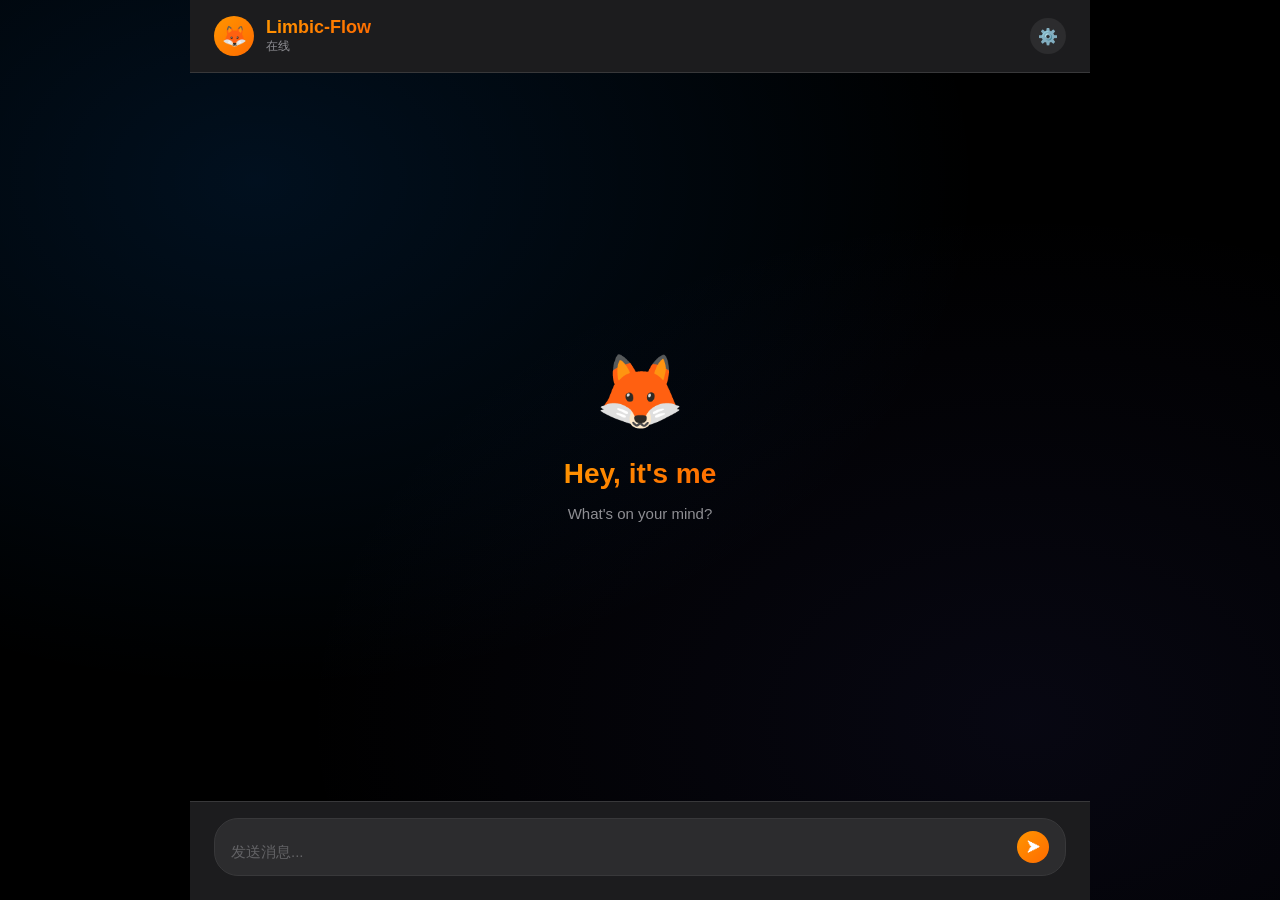
==== commit a72620bd: "fix: Remove emotion sidebar and mood tags from UI" ====
--- a/web/index.html
+++ b/web/index.html
@@ -106,16 +106,6 @@
 <body>
     <div class="gradient-bg"></div>
     
-    <!-- Left mood tags -->
-    <div class="mood-tag" id="moodTag">
-        <div class="mood-tag-item joy active" data-mood="joy">轻松</div>
-        <div class="mood-tag-item sad" data-mood="sad">难过</div>
-        <div class="mood-tag-item angry" data-mood="angry">生气</div>
-        <div class="mood-tag-item calm" data-mood="calm">平静</div>
-        <div class="mood-tag-item excited" data-mood="excited">兴奋</div>
-        <div class="mood-tag-item bored" data-mood="bored">无聊</div>
-    </div>
-    
     <div class="app">
         <header class="header">
             <div class="header-left">
@@ -126,7 +116,6 @@
                 </div>
             </div>
             <div class="header-actions">
-                <button class="icon-btn" id="btn-emotion">💭</button>
                 <button class="icon-btn" id="btn-settings">⚙️</button>
             </div>
         </header>
